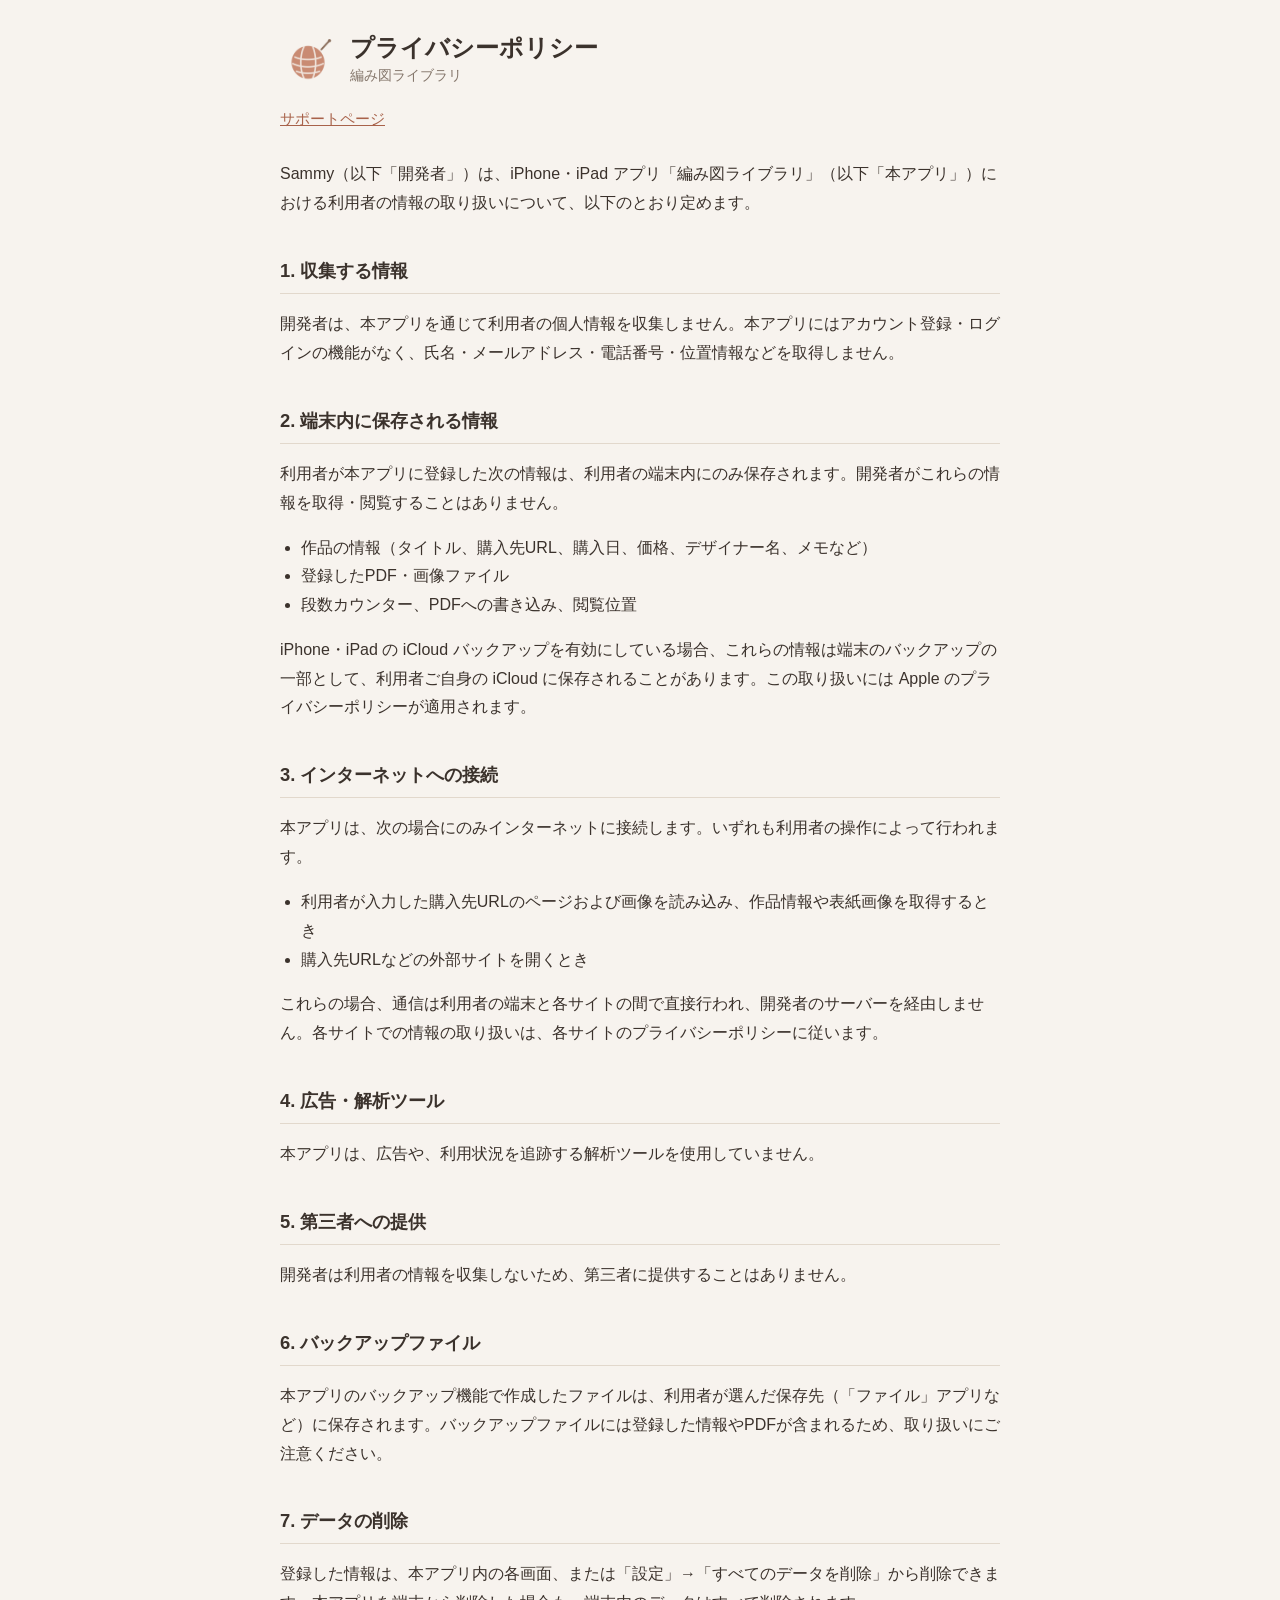
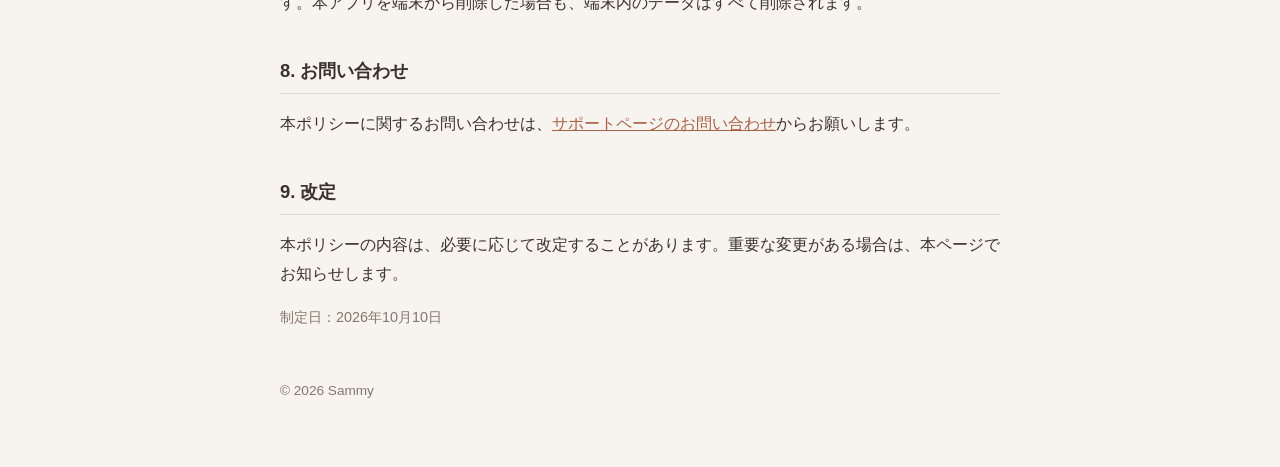
==== privacy.html @ 5ac474c2 "サポートページとプライバシーポリシーを公開 Co-Authored-By: Claude Opus 5.5 <noreply@anthropic.com>" ====
<!doctype html>
<html lang="ja">
<head>
  <meta charset="utf-8">
  <meta name="viewport" content="width=device-width, initial-scale=1">
  <title>プライバシーポリシー | 編み図ライブラリ</title>
  <link rel="icon" href="icon.png">
  <link rel="stylesheet" href="style.css">
</head>
<body>
<main>
  <header class="site">
    <img src="icon.png" alt="">
    <div>
      <h1>プライバシーポリシー</h1>
      <p>編み図ライブラリ</p>
    </div>
  </header>
  <nav>
    <a href="index.html">サポートページ</a>
  </nav>

  <p>Sammy（以下「開発者」）は、iPhone・iPad アプリ「編み図ライブラリ」（以下「本アプリ」）における利用者の情報の取り扱いについて、以下のとおり定めます。</p>

  <h2>1. 収集する情報</h2>
  <p>開発者は、本アプリを通じて利用者の個人情報を収集しません。本アプリにはアカウント登録・ログインの機能がなく、氏名・メールアドレス・電話番号・位置情報などを取得しません。</p>

  <h2>2. 端末内に保存される情報</h2>
  <p>利用者が本アプリに登録した次の情報は、利用者の端末内にのみ保存されます。開発者がこれらの情報を取得・閲覧することはありません。</p>
  <ul>
    <li>作品の情報（タイトル、購入先URL、購入日、価格、デザイナー名、メモなど）</li>
    <li>登録したPDF・画像ファイル</li>
    <li>段数カウンター、PDFへの書き込み、閲覧位置</li>
  </ul>
  <p>iPhone・iPad の iCloud バックアップを有効にしている場合、これらの情報は端末のバックアップの一部として、利用者ご自身の iCloud に保存されることがあります。この取り扱いには Apple のプライバシーポリシーが適用されます。</p>

  <h2>3. インターネットへの接続</h2>
  <p>本アプリは、次の場合にのみインターネットに接続します。いずれも利用者の操作によって行われます。</p>
  <ul>
    <li>利用者が入力した購入先URLのページおよび画像を読み込み、作品情報や表紙画像を取得するとき</li>
    <li>購入先URLなどの外部サイトを開くとき</li>
  </ul>
  <p>これらの場合、通信は利用者の端末と各サイトの間で直接行われ、開発者のサーバーを経由しません。各サイトでの情報の取り扱いは、各サイトのプライバシーポリシーに従います。</p>

  <h2>4. 広告・解析ツール</h2>
  <p>本アプリは、広告や、利用状況を追跡する解析ツールを使用していません。</p>

  <h2>5. 第三者への提供</h2>
  <p>開発者は利用者の情報を収集しないため、第三者に提供することはありません。</p>

  <h2>6. バックアップファイル</h2>
  <p>本アプリのバックアップ機能で作成したファイルは、利用者が選んだ保存先（「ファイル」アプリなど）に保存されます。バックアップファイルには登録した情報やPDFが含まれるため、取り扱いにご注意ください。</p>

  <h2>7. データの削除</h2>
  <p>登録した情報は、本アプリ内の各画面、または「設定」→「すべてのデータを削除」から削除できます。本アプリを端末から削除した場合も、端末内のデータはすべて削除されます。</p>

  <h2>8. お問い合わせ</h2>
  <p>本ポリシーに関するお問い合わせは、<a href="index.html#contact">サポートページのお問い合わせ</a>からお願いします。</p>

  <h2>9. 改定</h2>
  <p>本ポリシーの内容は、必要に応じて改定することがあります。重要な変更がある場合は、本ページでお知らせします。</p>

  <p class="note">制定日：2026年10月10日</p>
  <footer>© 2026 Sammy</footer>
</main>
</body>
</html>
---- style.css ----
:root {
  --bg: #f7f3ee;
  --surface: #fffdfa;
  --text: #3b322c;
  --muted: #85776c;
  --line: #e2d8cc;
  --primary: #a8624a;
  color-scheme: light;
}
@media (prefers-color-scheme: dark) {
  :root {
    --bg: #171310;
    --surface: #26201b;
    --text: #f7efe6;
    --muted: #c9baab;
    --line: #4f453d;
    --primary: #efa487;
    color-scheme: dark;
  }
}
* { box-sizing: border-box; }
body {
  margin: 0;
  background: var(--bg);
  color: var(--text);
  font-family: -apple-system, BlinkMacSystemFont, "Hiragino Sans", "Hiragino Kaku Gothic ProN", "Noto Sans JP", "Yu Gothic UI", Meiryo, sans-serif;
  font-size: 16px;
  line-height: 1.8;
}
main { max-width: 760px; margin: 0 auto; padding: 32px 20px 64px; }
header.site { display: flex; align-items: center; gap: 14px; margin-bottom: 8px; }
header.site img { width: 56px; height: 56px; border-radius: 14px; }
header.site h1 { font-size: 1.5rem; margin: 0; line-height: 1.3; }
header.site p { margin: 0; color: var(--muted); font-size: 0.9rem; }
nav { display: flex; gap: 16px; flex-wrap: wrap; margin: 16px 0 28px; font-size: 0.95rem; }
a { color: var(--primary); }
h2 { font-size: 1.15rem; margin: 36px 0 8px; padding-bottom: 6px; border-bottom: 1px solid var(--line); }
h3 { font-size: 1rem; margin: 20px 0 4px; }
section.card { background: var(--surface); border: 1px solid var(--line); border-radius: 14px; padding: 4px 18px 14px; margin-top: 12px; }
.button {
  display: inline-block; margin-top: 8px; padding: 10px 20px; border-radius: 999px;
  background: var(--primary); color: var(--bg); font-weight: 700; text-decoration: none;
}
.note { color: var(--muted); font-size: 0.9rem; }
.warn { border-left: 4px solid var(--primary); padding: 4px 12px; background: var(--surface); }
footer { margin-top: 48px; color: var(--muted); font-size: 0.85rem; }
ul { padding-left: 1.3em; }
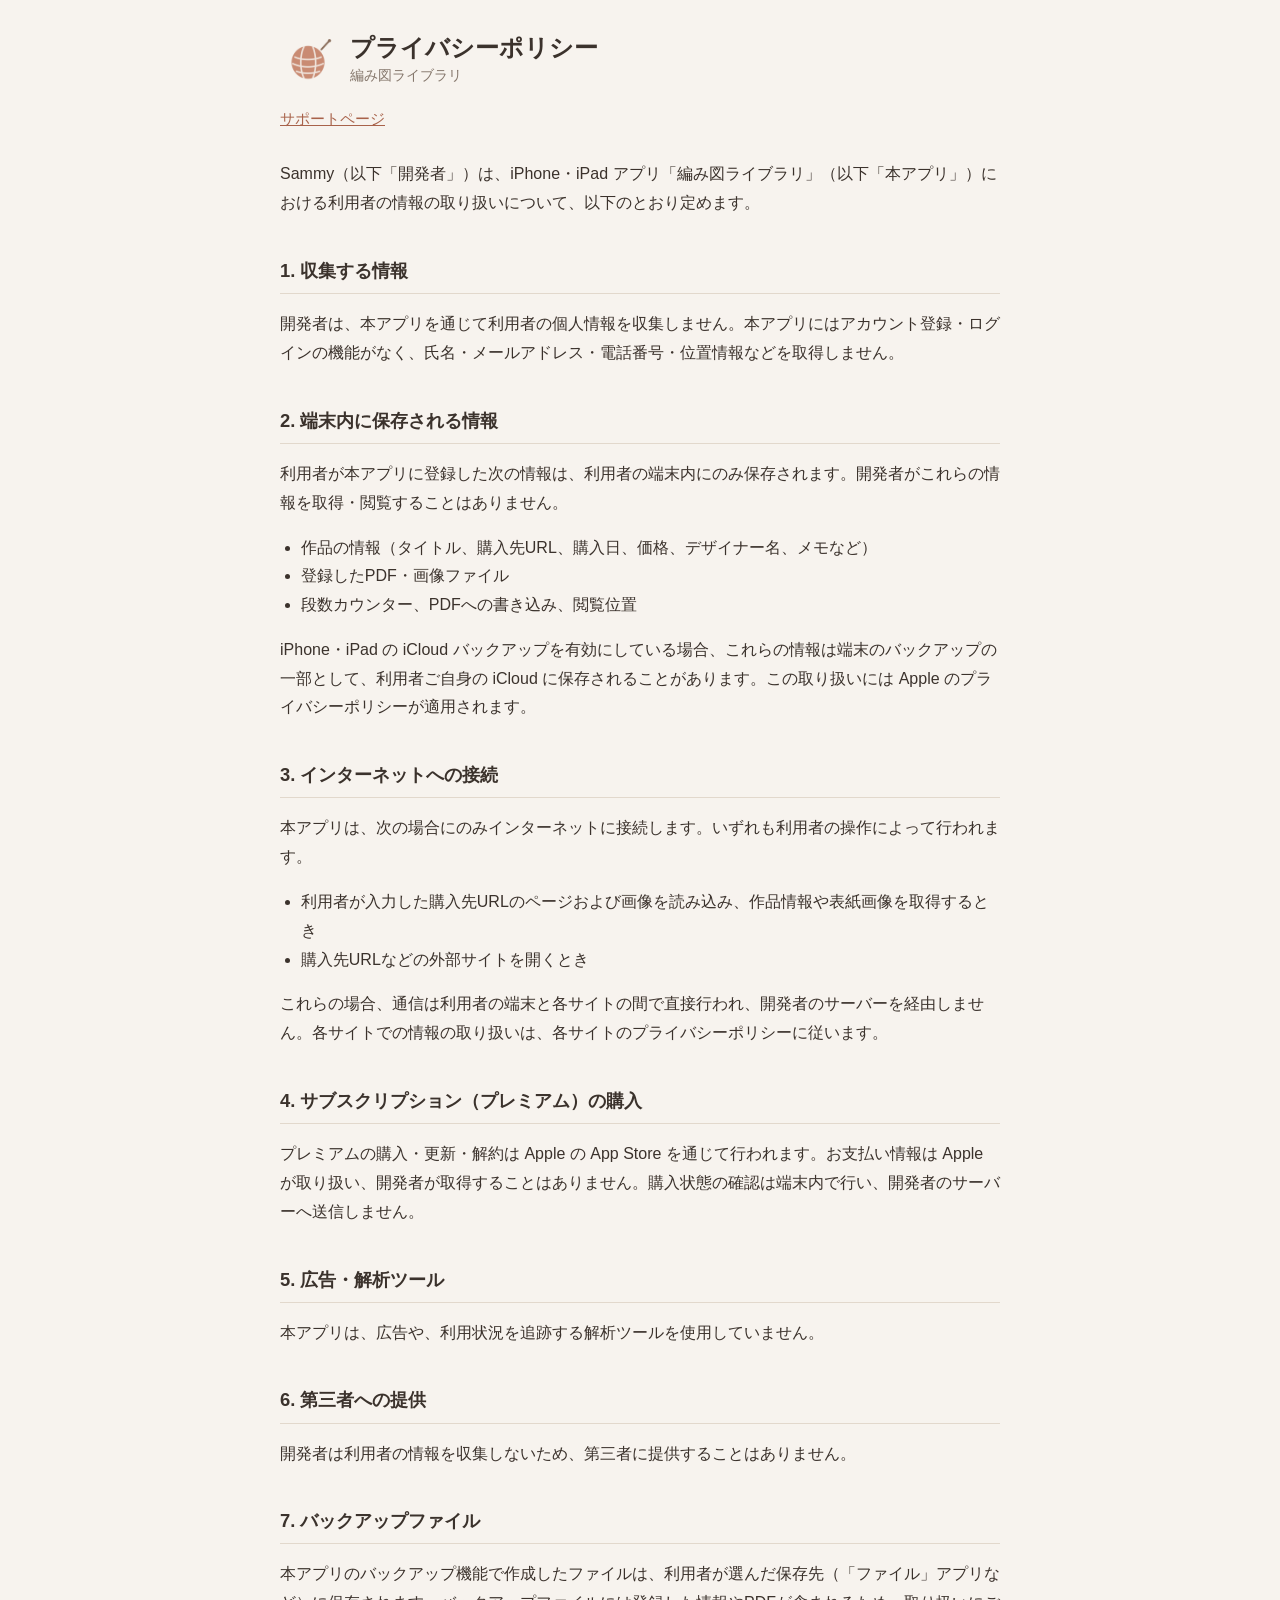
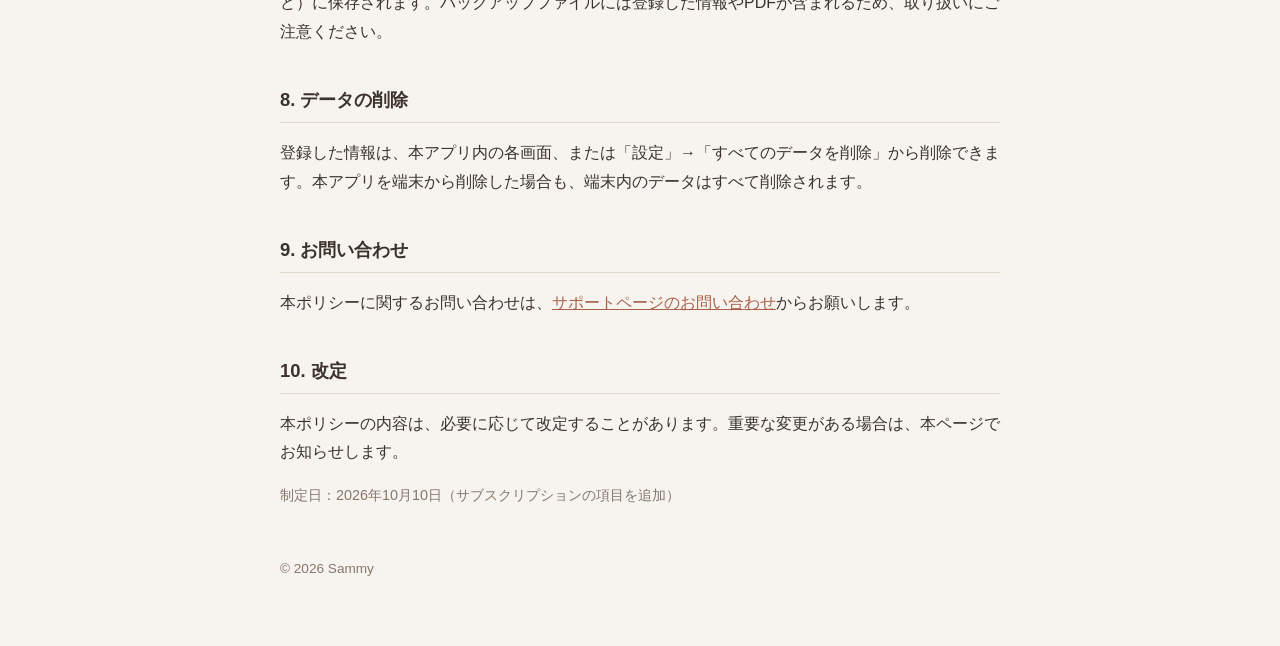
==== commit 099f6444: "プレミアム（月額サブスクリプション）の説明を追加 Co-Authored-By: Claude Opus 5.5 <noreply@anthropic.com>" ====
--- a/privacy.html
+++ b/privacy.html
@@ -42,25 +42,28 @@
   </ul>
   <p>これらの場合、通信は利用者の端末と各サイトの間で直接行われ、開発者のサーバーを経由しません。各サイトでの情報の取り扱いは、各サイトのプライバシーポリシーに従います。</p>
 
-  <h2>4. 広告・解析ツール</h2>
+  <h2>4. サブスクリプション（プレミアム）の購入</h2>
+  <p>プレミアムの購入・更新・解約は Apple の App Store を通じて行われます。お支払い情報は Apple が取り扱い、開発者が取得することはありません。購入状態の確認は端末内で行い、開発者のサーバーへ送信しません。</p>
+
+  <h2>5. 広告・解析ツール</h2>
   <p>本アプリは、広告や、利用状況を追跡する解析ツールを使用していません。</p>
 
-  <h2>5. 第三者への提供</h2>
+  <h2>6. 第三者への提供</h2>
   <p>開発者は利用者の情報を収集しないため、第三者に提供することはありません。</p>
 
-  <h2>6. バックアップファイル</h2>
+  <h2>7. バックアップファイル</h2>
   <p>本アプリのバックアップ機能で作成したファイルは、利用者が選んだ保存先（「ファイル」アプリなど）に保存されます。バックアップファイルには登録した情報やPDFが含まれるため、取り扱いにご注意ください。</p>
 
-  <h2>7. データの削除</h2>
+  <h2>8. データの削除</h2>
   <p>登録した情報は、本アプリ内の各画面、または「設定」→「すべてのデータを削除」から削除できます。本アプリを端末から削除した場合も、端末内のデータはすべて削除されます。</p>
 
-  <h2>8. お問い合わせ</h2>
+  <h2>9. お問い合わせ</h2>
   <p>本ポリシーに関するお問い合わせは、<a href="index.html#contact">サポートページのお問い合わせ</a>からお願いします。</p>
 
-  <h2>9. 改定</h2>
+  <h2>10. 改定</h2>
   <p>本ポリシーの内容は、必要に応じて改定することがあります。重要な変更がある場合は、本ページでお知らせします。</p>
 
-  <p class="note">制定日：2026年10月10日</p>
+  <p class="note">制定日：2026年10月10日（サブスクリプションの項目を追加）</p>
   <footer>© 2026 Sammy</footer>
 </main>
 </body>
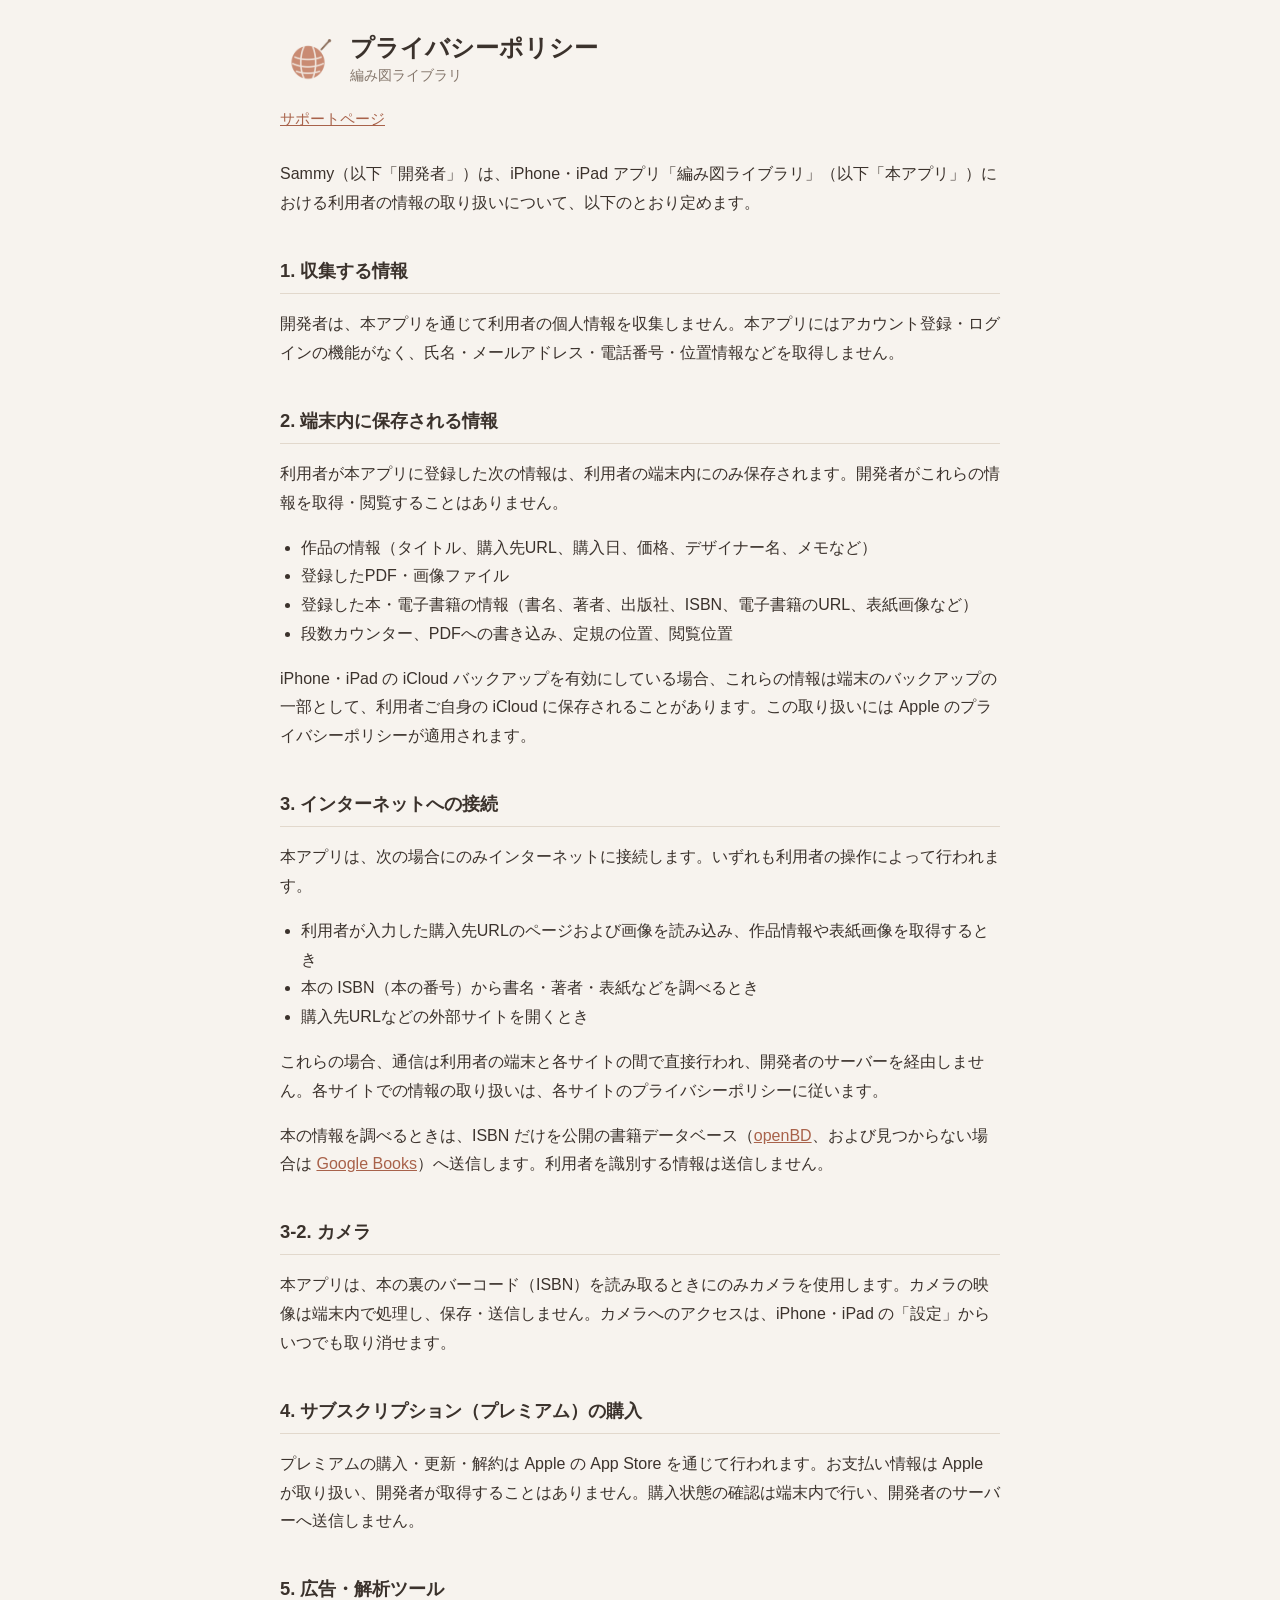
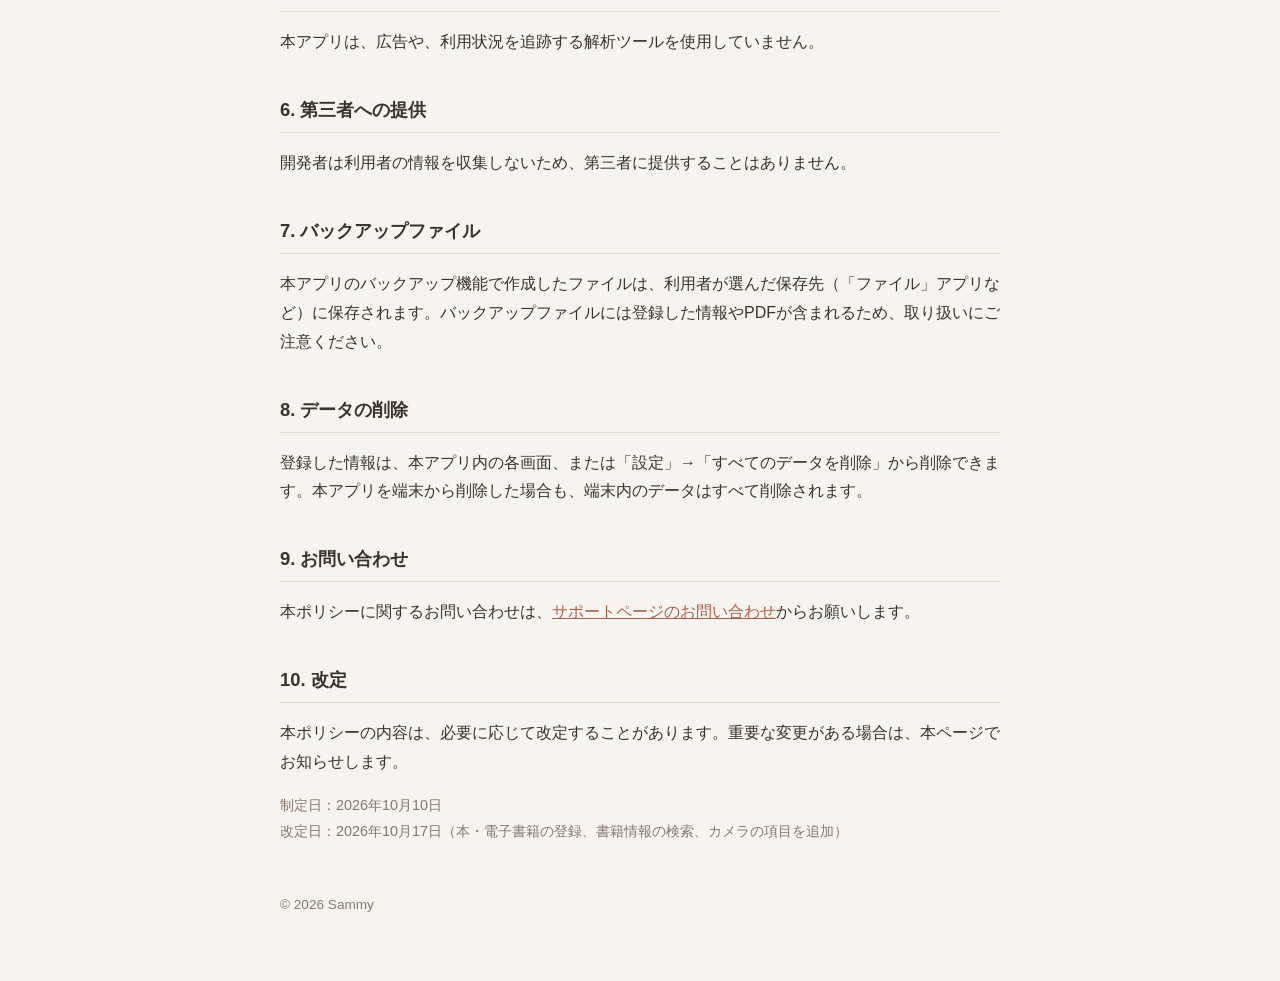
==== commit 10e73b5d: "プライバシーポリシー：1.1（本・電子書籍、書籍情報の検索、カメラ）に合わせて改定 Co-Authored-By: Claude Opus 5.5 <noreply@anthropic.com>" ====
--- a/privacy.html
+++ b/privacy.html
@@ -30,7 +30,8 @@
   <ul>
     <li>作品の情報（タイトル、購入先URL、購入日、価格、デザイナー名、メモなど）</li>
     <li>登録したPDF・画像ファイル</li>
-    <li>段数カウンター、PDFへの書き込み、閲覧位置</li>
+    <li>登録した本・電子書籍の情報（書名、著者、出版社、ISBN、電子書籍のURL、表紙画像など）</li>
+    <li>段数カウンター、PDFへの書き込み、定規の位置、閲覧位置</li>
   </ul>
   <p>iPhone・iPad の iCloud バックアップを有効にしている場合、これらの情報は端末のバックアップの一部として、利用者ご自身の iCloud に保存されることがあります。この取り扱いには Apple のプライバシーポリシーが適用されます。</p>
 
@@ -38,9 +39,14 @@
   <p>本アプリは、次の場合にのみインターネットに接続します。いずれも利用者の操作によって行われます。</p>
   <ul>
     <li>利用者が入力した購入先URLのページおよび画像を読み込み、作品情報や表紙画像を取得するとき</li>
+    <li>本の ISBN（本の番号）から書名・著者・表紙などを調べるとき</li>
     <li>購入先URLなどの外部サイトを開くとき</li>
   </ul>
   <p>これらの場合、通信は利用者の端末と各サイトの間で直接行われ、開発者のサーバーを経由しません。各サイトでの情報の取り扱いは、各サイトのプライバシーポリシーに従います。</p>
+  <p>本の情報を調べるときは、ISBN だけを公開の書籍データベース（<a href="https://openbd.jp/">openBD</a>、および見つからない場合は <a href="https://developers.google.com/books">Google Books</a>）へ送信します。利用者を識別する情報は送信しません。</p>
+
+  <h2>3-2. カメラ</h2>
+  <p>本アプリは、本の裏のバーコード（ISBN）を読み取るときにのみカメラを使用します。カメラの映像は端末内で処理し、保存・送信しません。カメラへのアクセスは、iPhone・iPad の「設定」からいつでも取り消せます。</p>
 
   <h2>4. サブスクリプション（プレミアム）の購入</h2>
   <p>プレミアムの購入・更新・解約は Apple の App Store を通じて行われます。お支払い情報は Apple が取り扱い、開発者が取得することはありません。購入状態の確認は端末内で行い、開発者のサーバーへ送信しません。</p>
@@ -63,7 +69,7 @@
   <h2>10. 改定</h2>
   <p>本ポリシーの内容は、必要に応じて改定することがあります。重要な変更がある場合は、本ページでお知らせします。</p>
 
-  <p class="note">制定日：2026年10月10日（サブスクリプションの項目を追加）</p>
+  <p class="note">制定日：2026年10月10日<br>改定日：2026年10月17日（本・電子書籍の登録、書籍情報の検索、カメラの項目を追加）</p>
   <footer>© 2026 Sammy</footer>
 </main>
 </body>
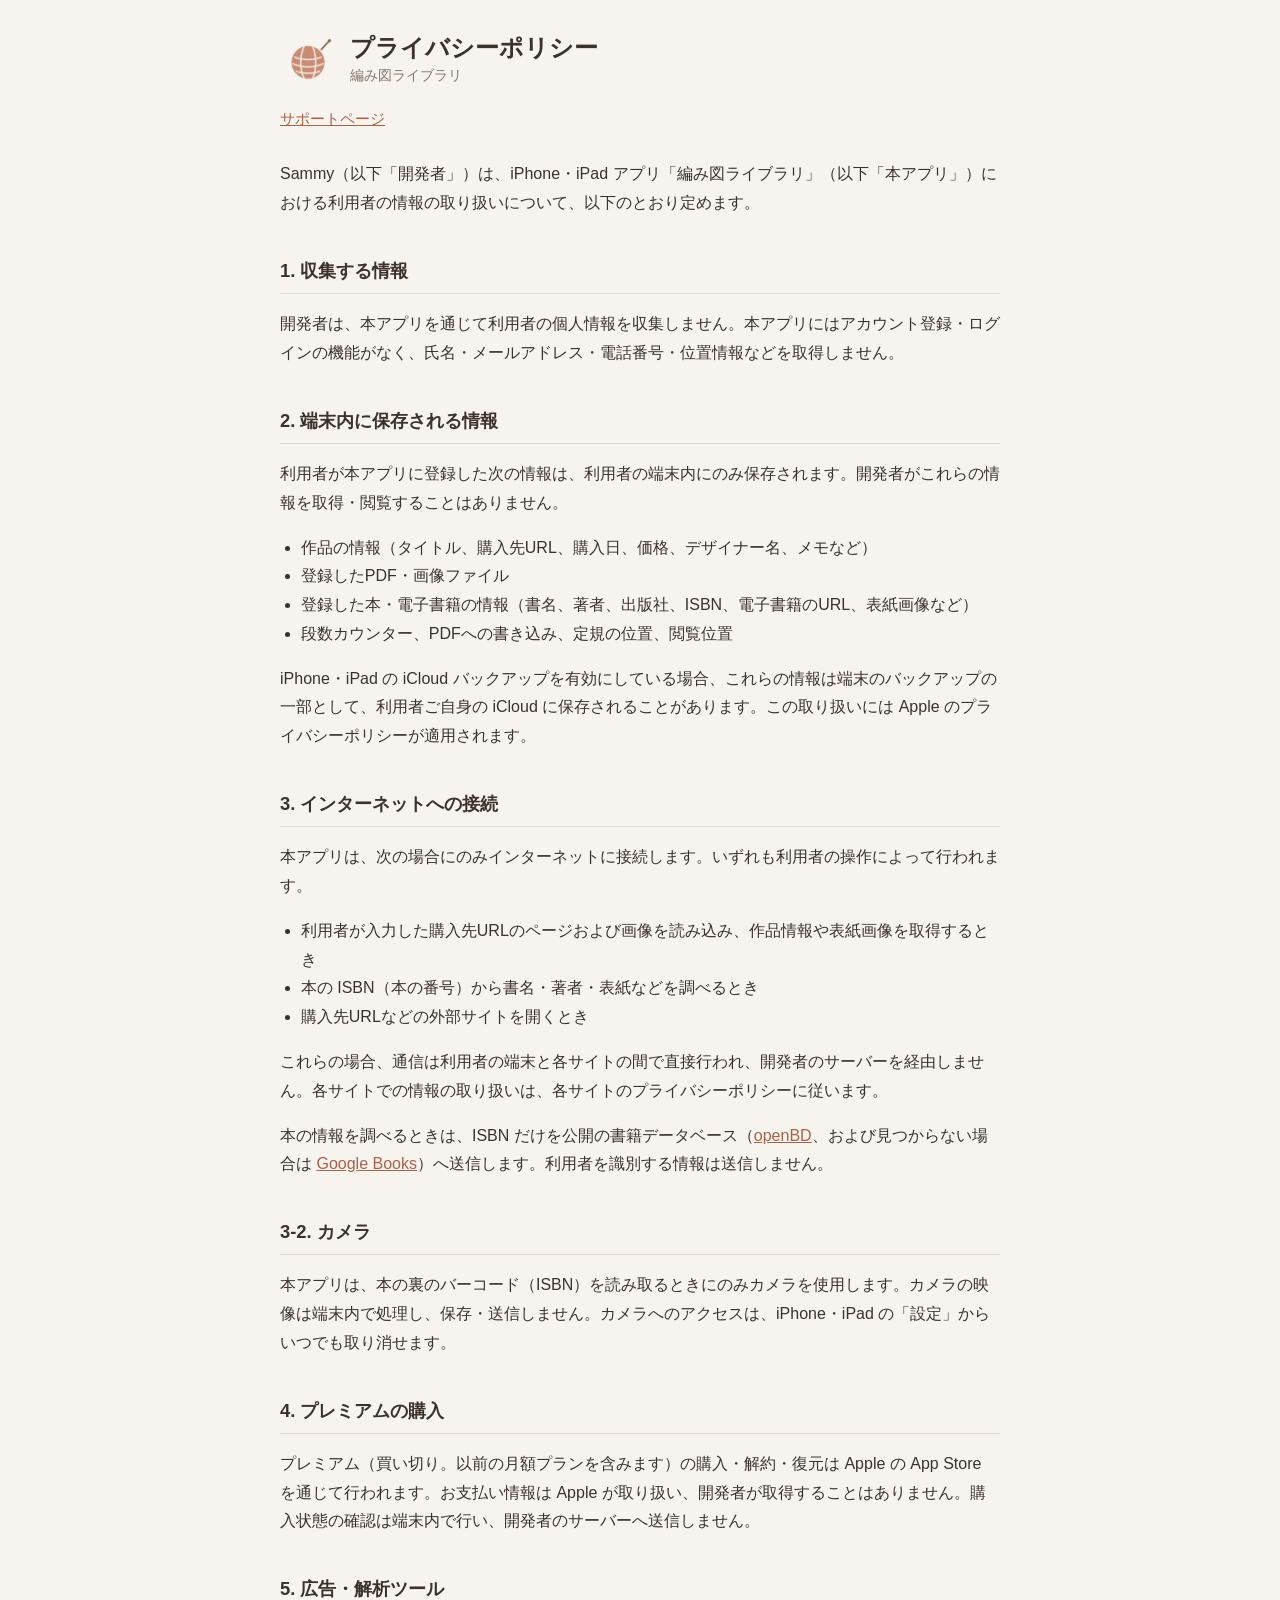
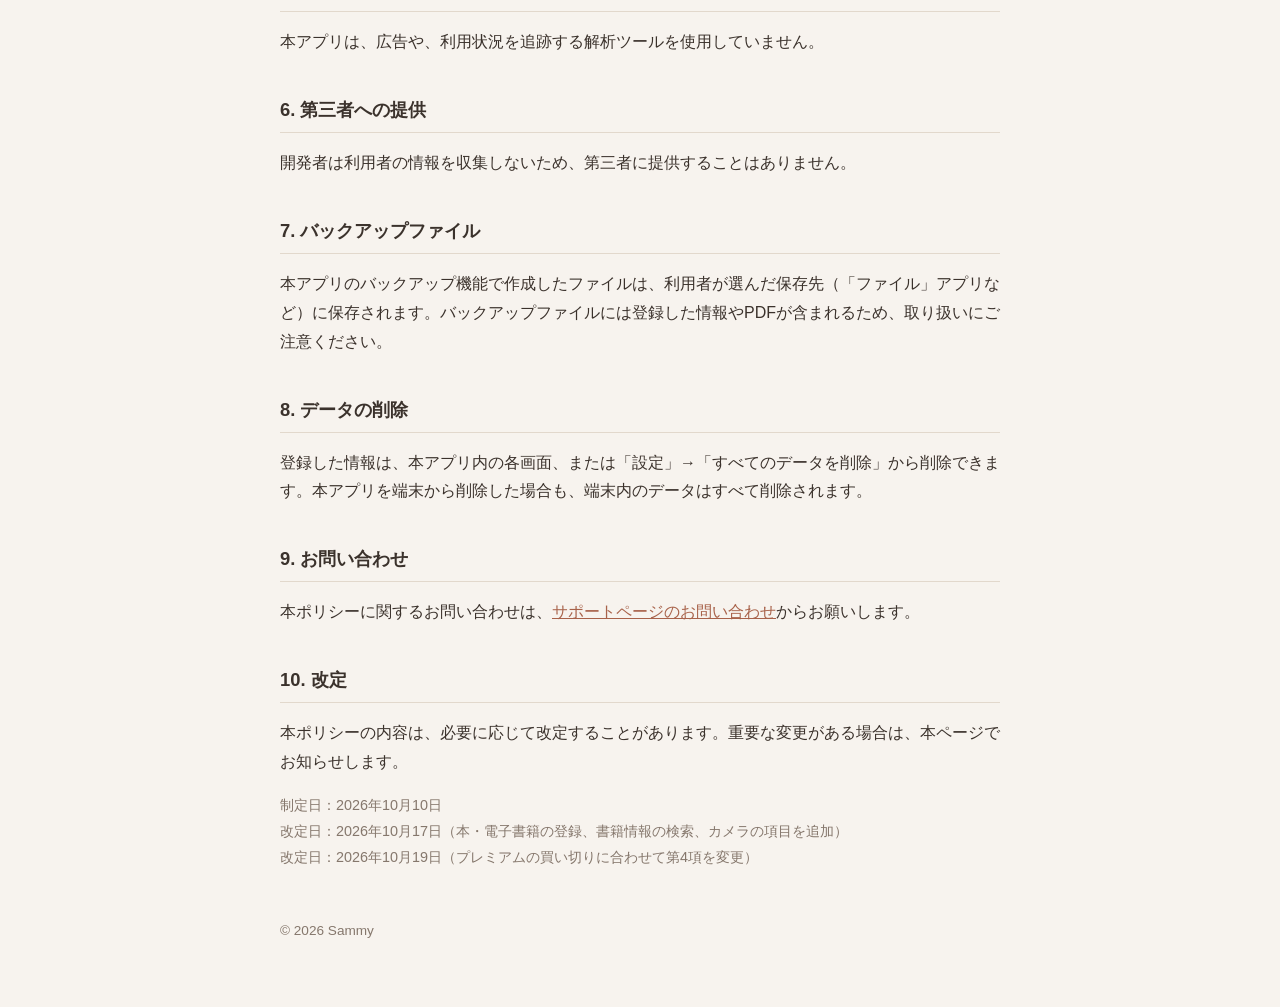
==== commit ec13a9f4: "プライバシーポリシー：プレミアムの買い切りに合わせて第4項を変更 Co-Authored-By: Claude Opus 5.5 <noreply@anthropic.com>" ====
--- a/privacy.html
+++ b/privacy.html
@@ -48,8 +48,8 @@
   <h2>3-2. カメラ</h2>
   <p>本アプリは、本の裏のバーコード（ISBN）を読み取るときにのみカメラを使用します。カメラの映像は端末内で処理し、保存・送信しません。カメラへのアクセスは、iPhone・iPad の「設定」からいつでも取り消せます。</p>
 
-  <h2>4. サブスクリプション（プレミアム）の購入</h2>
-  <p>プレミアムの購入・更新・解約は Apple の App Store を通じて行われます。お支払い情報は Apple が取り扱い、開発者が取得することはありません。購入状態の確認は端末内で行い、開発者のサーバーへ送信しません。</p>
+  <h2>4. プレミアムの購入</h2>
+  <p>プレミアム（買い切り。以前の月額プランを含みます）の購入・解約・復元は Apple の App Store を通じて行われます。お支払い情報は Apple が取り扱い、開発者が取得することはありません。購入状態の確認は端末内で行い、開発者のサーバーへ送信しません。</p>
 
   <h2>5. 広告・解析ツール</h2>
   <p>本アプリは、広告や、利用状況を追跡する解析ツールを使用していません。</p>
@@ -69,7 +69,7 @@
   <h2>10. 改定</h2>
   <p>本ポリシーの内容は、必要に応じて改定することがあります。重要な変更がある場合は、本ページでお知らせします。</p>
 
-  <p class="note">制定日：2026年10月10日<br>改定日：2026年10月17日（本・電子書籍の登録、書籍情報の検索、カメラの項目を追加）</p>
+  <p class="note">制定日：2026年10月10日<br>改定日：2026年10月17日（本・電子書籍の登録、書籍情報の検索、カメラの項目を追加）<br>改定日：2026年10月19日（プレミアムの買い切りに合わせて第4項を変更）</p>
   <footer>© 2026 Sammy</footer>
 </main>
 </body>
